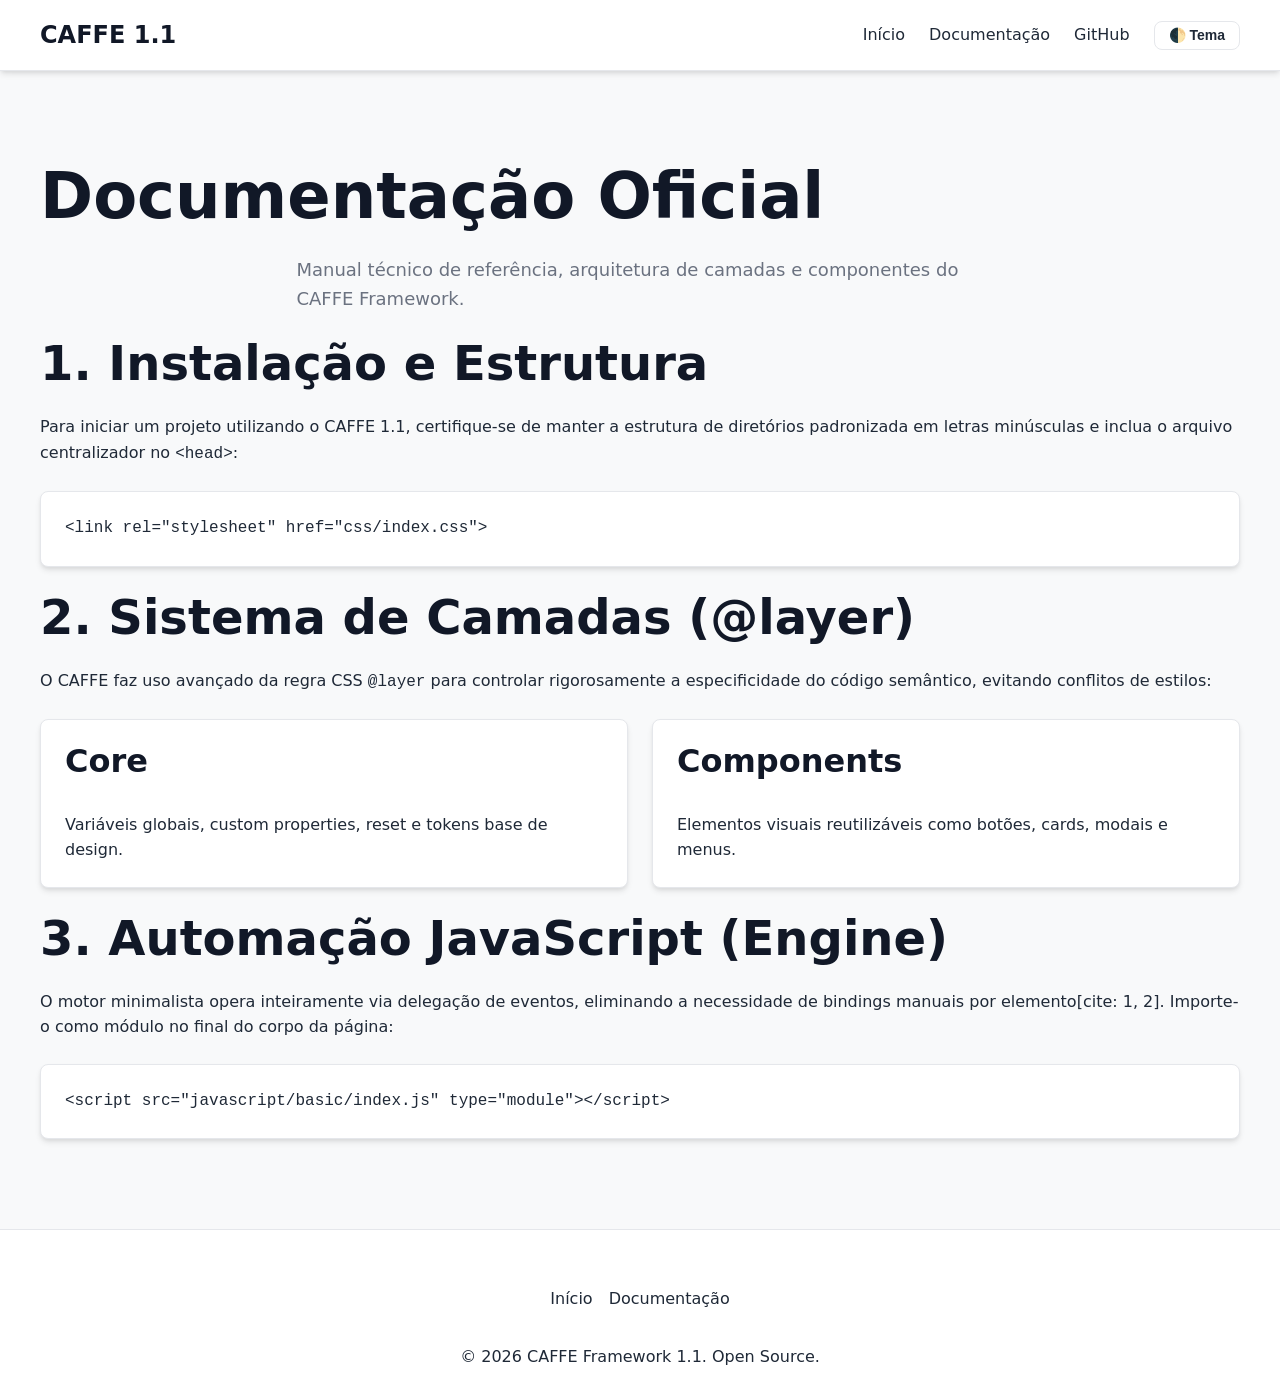
==== docs.html @ c4c7239d "feat: release CAFFE v1.1 framework with index, docs, and js/arquivos" ====
<!DOCTYPE html>
<html lang="pt-BR" data-theme="light">
<head>
    <meta charset="UTF-8">
    <meta name="viewport" content="width=device-width, initial-scale=1.0">
    <title>CAFFE 1.1 - Documentação Oficial</title>
    <link rel="stylesheet" href="css/index.css">
</head>
<body>

    <header class="main-header">
        <div class="section-container nav-wrapper">
            <a href="index.html" class="u-weight-bold brand-logo">CAFFE 1.1</a>
            
            <button class="nav-toggle-btn" data-toggle="#mobile-menu" aria-expanded="false" aria-label="Abrir menu">
                ☰
            </button>

            <nav>
                <ul id="mobile-menu" class="nav-menu">
                    <li><a href="index.html" class="nav-link">Início</a></li>
                    <li><a href="docs.html" class="nav-link is-active">Documentação</a></li>
                    <li><a href="https://github.com/RedGuardiann" class="nav-link" target="_blank">GitHub</a></li>
                    <li>
                       <button data-theme-toggle class="btn btn-outline btn-sm">
                            🌓 Tema
                        </button>
                    </li>
                </ul>
            </nav>
        </div>
    </header>

    <main class="section-main">
        <div class="section-container u-stack">
            <h1>Documentação Oficial</h1>
            <p class="lead-text">
                Manual técnico de referência, arquitetura de camadas e componentes do CAFFE Framework.
            </p>

           <div class="u-stack">
                <h2>1. Instalação e Estrutura</h2>
                <p>Para iniciar um projeto utilizando o CAFFE 1.1, certifique-se de manter a estrutura de diretórios padronizada em letras minúsculas e inclua o arquivo centralizador no <code>&lt;head&gt;</code>:</p>
                <div class="card">
                    <div class="card__body">
                        <code>&lt;link rel="stylesheet" href="css/index.css"&gt;</code>
                    </div>
                </div>
            </div>

            <div class="u-stack">
                <h2>2. Sistema de Camadas (@layer)</h2>
                <p>O CAFFE faz uso avançado da regra CSS <code>@layer</code> para controlar rigorosamente a especificidade do código semântico, evitando conflitos de estilos:</p>
                <div class="demo-grid">
                    <article class="card">
                        <div class="card__body u-stack">
                            <h3>Core</h3>
                            <p>Variáveis globais, custom properties, reset e tokens base de design.</p>
                        </div>
                    </article>
                    <article class="card">
                        <div class="card__body u-stack">
                            <h3>Components</h3>
                            <p>Elementos visuais reutilizáveis como botões, cards, modais e menus.</p>
                        </div>
                    </article>
                </div>
            </div>

            <div class="u-stack">
                <h2>3. Automação JavaScript (Engine)</h2>
                <p>O motor minimalista opera inteiramente via delegação de eventos, eliminando a necessidade de bindings manuais por elemento[cite: 1, 2]. Importe-o como módulo no final do corpo da página:</p>
                <div class="card">
                    <div class="card__body">
                        <code>&lt;script src="javascript/basic/index.js" type="module"&gt;&lt;/script&gt;</code>
                    </div>
                </div>
            </div>
        </div>
    </main>

    <footer class="main-footer u-text-center">
        <div class="section-container u-stack" style="gap: var(--sp-sm);">
            <div class="action-group">
                <a href="index.html" class="nav-link">Início</a>
                <a href="docs.html" class="nav-link">Documentação</a>
            </div>
            <p>&copy; 2026 CAFFE Framework 1.1. Open Source.</p>
        </div>
    </footer>

    <script src="js/basic/index.js" type="module"></script>
</body>
</html>
---- css/index.css ----
@import 'basic/core.css';
@import 'basic/ui.css';
@import 'components/estilo-global.css';
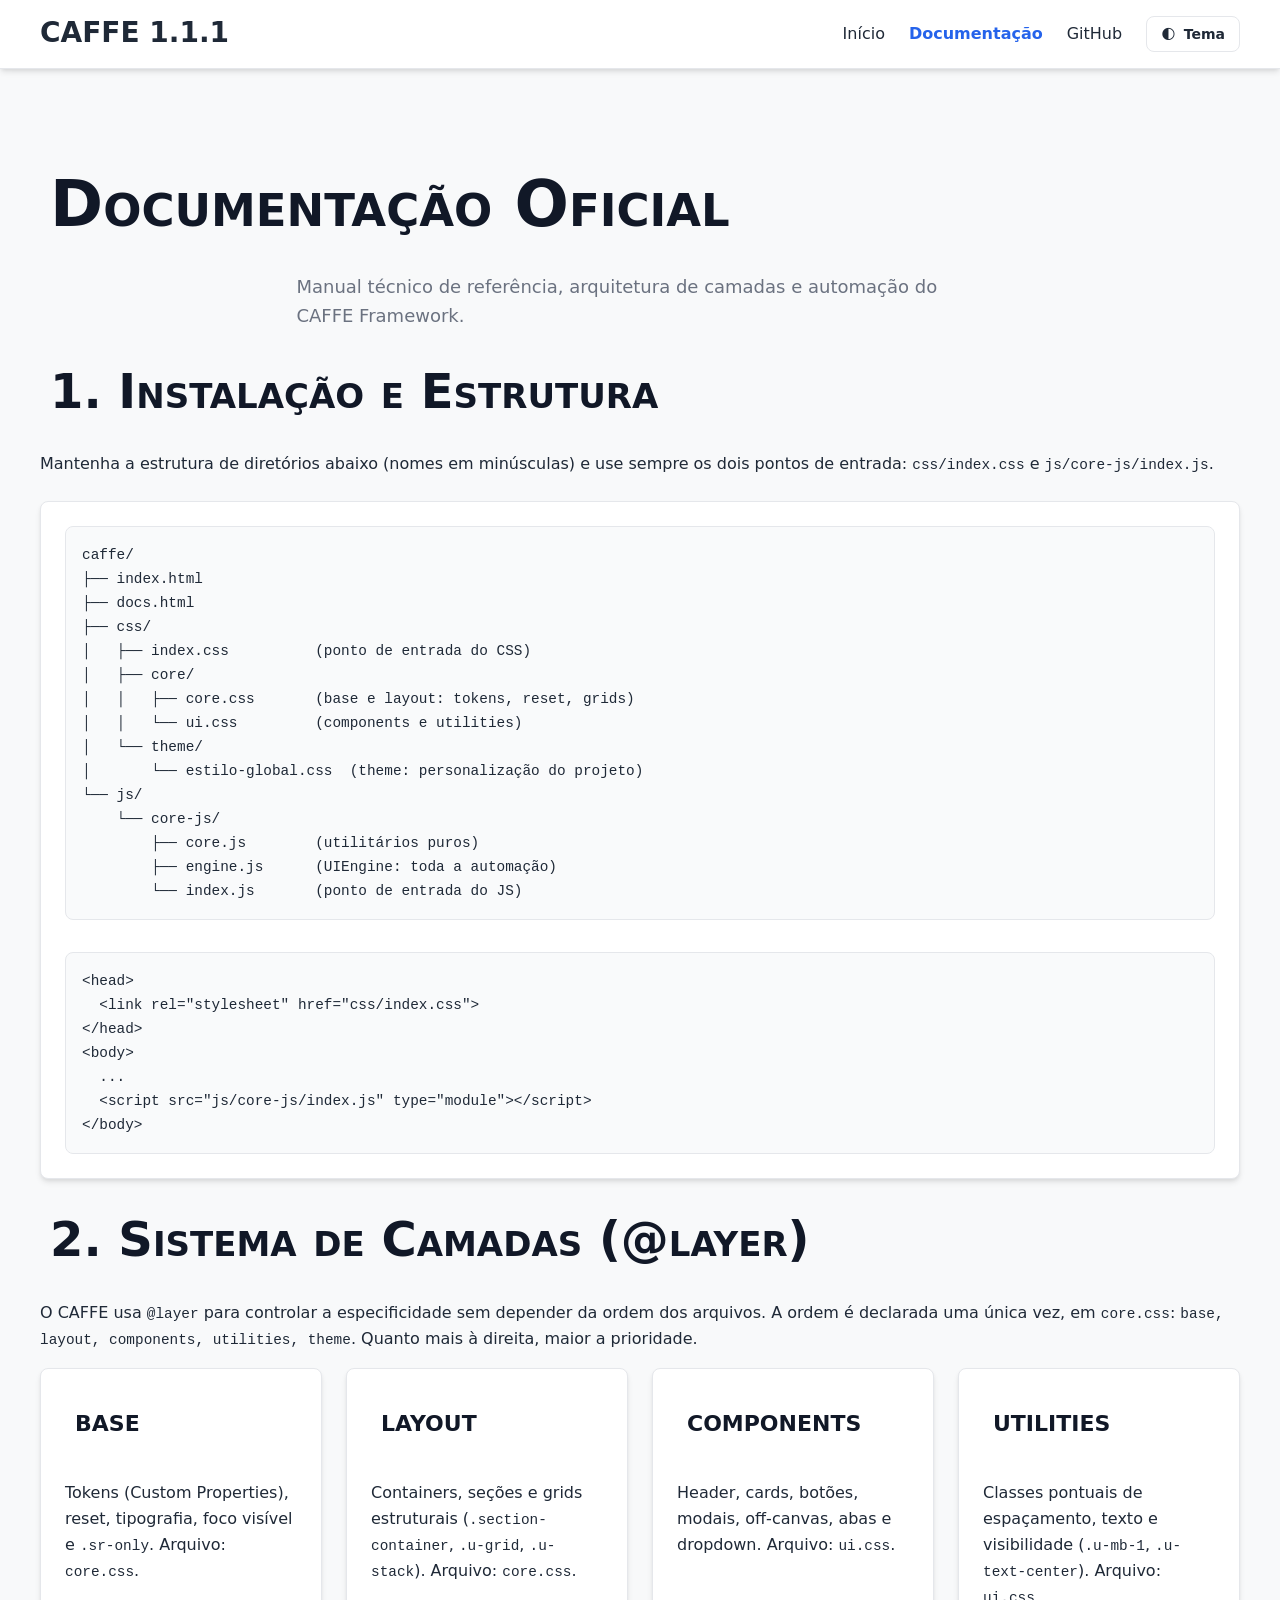
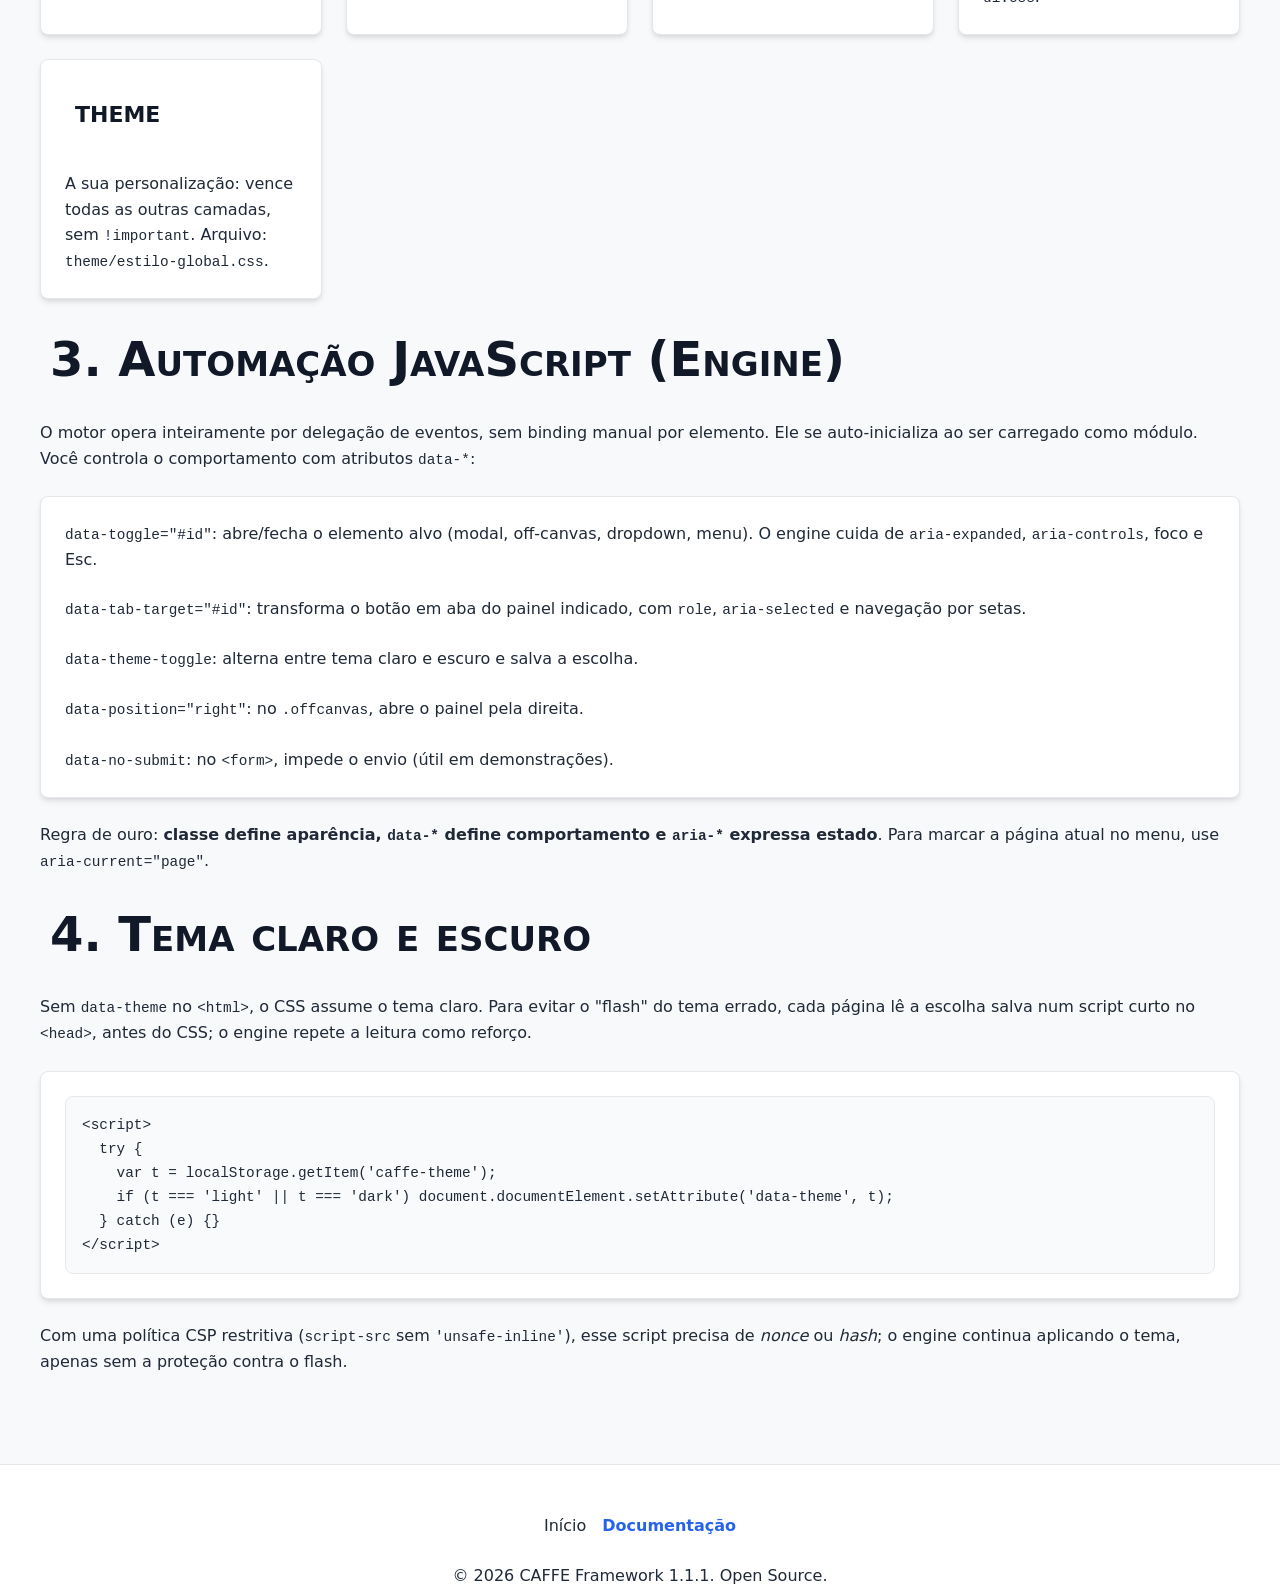
==== commit 2086191f: ""ajustes do novo diretório"" ====
--- a/docs.html
+++ b/docs.html
@@ -1,29 +1,45 @@
 <!DOCTYPE html>
-<html lang="pt-BR" data-theme="light">
+<html lang="pt-BR">
 <head>
     <meta charset="UTF-8">
     <meta name="viewport" content="width=device-width, initial-scale=1.0">
-    <title>CAFFE 1.1 - Documentação Oficial</title>
+    <title>CAFFE 1.1.1 - Documentação Oficial</title>
+
+    <!-- Tema: lê a escolha salva ANTES do CSS, evitando o flash do tema errado. -->
+    <script>
+        try {
+            var t = localStorage.getItem('caffe-theme');
+            if (t === 'light' || t === 'dark') document.documentElement.setAttribute('data-theme', t);
+        } catch (e) { /* storage indisponível: segue com o padrão */ }
+    </script>
     <link rel="stylesheet" href="css/index.css">
 </head>
 <body>
 
+    <a class="skip-link" href="#conteudo">Pular para o conteúdo</a>
+
     <header class="main-header">
         <div class="section-container nav-wrapper">
-            <a href="index.html" class="u-weight-bold brand-logo">CAFFE 1.1</a>
-            
-            <button class="nav-toggle-btn" data-toggle="#mobile-menu" aria-expanded="false" aria-label="Abrir menu">
-                ☰
+            <a href="index.html" class="header-brand">
+                <span class="brand-title">CAFFE 1.1.1</span>
+            </a>
+
+            <button class="nav-toggle-btn" data-toggle="#mobile-menu" aria-label="Menu">
+                <span aria-hidden="true">☰</span>
             </button>
 
-            <nav>
+            <nav aria-label="Principal">
                 <ul id="mobile-menu" class="nav-menu">
                     <li><a href="index.html" class="nav-link">Início</a></li>
-                    <li><a href="docs.html" class="nav-link is-active">Documentação</a></li>
-                    <li><a href="https://github.com/RedGuardiann" class="nav-link" target="_blank">GitHub</a></li>
+                    <li><a href="docs.html" class="nav-link" aria-current="page">Documentação</a></li>
                     <li>
-                       <button data-theme-toggle class="btn btn-outline btn-sm">
-                            🌓 Tema
+                        <a href="https://github.com/JoseBossle/caffe" class="nav-link" target="_blank" rel="noopener noreferrer">
+                            GitHub <span class="sr-only">(abre em nova aba)</span>
+                        </a>
+                    </li>
+                    <li>
+                        <button data-theme-toggle class="btn btn-outline btn-sm">
+                            <span aria-hidden="true">🌓</span> Tema
                         </button>
                     </li>
                 </ul>
@@ -31,64 +47,128 @@
         </div>
     </header>
 
-    <main class="section-main">
+    <main id="conteudo" class="section-main">
         <div class="section-container u-stack">
             <h1>Documentação Oficial</h1>
             <p class="lead-text">
-                Manual técnico de referência, arquitetura de camadas e componentes do CAFFE Framework.
+                Manual técnico de referência, arquitetura de camadas e automação do CAFFE Framework.
             </p>
 
-           <div class="u-stack">
-                <h2>1. Instalação e Estrutura</h2>
-                <p>Para iniciar um projeto utilizando o CAFFE 1.1, certifique-se de manter a estrutura de diretórios padronizada em letras minúsculas e inclua o arquivo centralizador no <code>&lt;head&gt;</code>:</p>
+            <section class="u-stack" aria-labelledby="doc-instalacao">
+                <h2 id="doc-instalacao">1. Instalação e Estrutura</h2>
+                <p>Mantenha a estrutura de diretórios abaixo (nomes em minúsculas) e use sempre os dois pontos de entrada: <code>css/index.css</code> e <code>js/core-js/index.js</code>.</p>
+                <div class="card">
+                    <div class="card__body u-stack">
+<pre><code>caffe/
+├── index.html
+├── docs.html
+├── css/
+│   ├── index.css          (ponto de entrada do CSS)
+│   ├── core/
+│   │   ├── core.css       (base e layout: tokens, reset, grids)
+│   │   └── ui.css         (components e utilities)
+│   └── theme/
+│       └── estilo-global.css  (theme: personalização do projeto)
+└── js/
+    └── core-js/
+        ├── core.js        (utilitários puros)
+        ├── engine.js      (UIEngine: toda a automação)
+        └── index.js       (ponto de entrada do JS)</code></pre>
+<pre><code>&lt;head&gt;
+  &lt;link rel="stylesheet" href="css/index.css"&gt;
+&lt;/head&gt;
+&lt;body&gt;
+  ...
+  &lt;script src="js/core-js/index.js" type="module"&gt;&lt;/script&gt;
+&lt;/body&gt;</code></pre>
+                    </div>
+                </div>
+            </section>
+
+            <section class="u-stack" aria-labelledby="doc-camadas">
+                <h2 id="doc-camadas">2. Sistema de Camadas (@layer)</h2>
+                <p>O CAFFE usa <code>@layer</code> para controlar a especificidade sem depender da ordem dos arquivos. A ordem é declarada uma única vez, em <code>core.css</code>: <code>base, layout, components, utilities, theme</code>. Quanto mais à direita, maior a prioridade.</p>
+                <ul class="demo-grid u-list-none">
+                    <li class="card">
+                        <div class="card__body u-stack">
+                            <h3>base</h3>
+                            <p>Tokens (Custom Properties), reset, tipografia, foco visível e <code>.sr-only</code>. Arquivo: <code>core.css</code>.</p>
+                        </div>
+                    </li>
+                    <li class="card">
+                        <div class="card__body u-stack">
+                            <h3>layout</h3>
+                            <p>Containers, seções e grids estruturais (<code>.section-container</code>, <code>.u-grid</code>, <code>.u-stack</code>). Arquivo: <code>core.css</code>.</p>
+                        </div>
+                    </li>
+                    <li class="card">
+                        <div class="card__body u-stack">
+                            <h3>components</h3>
+                            <p>Header, cards, botões, modais, off-canvas, abas e dropdown. Arquivo: <code>ui.css</code>.</p>
+                        </div>
+                    </li>
+                    <li class="card">
+                        <div class="card__body u-stack">
+                            <h3>utilities</h3>
+                            <p>Classes pontuais de espaçamento, texto e visibilidade (<code>.u-mb-1</code>, <code>.u-text-center</code>). Arquivo: <code>ui.css</code>.</p>
+                        </div>
+                    </li>
+                    <li class="card">
+                        <div class="card__body u-stack">
+                            <h3>theme</h3>
+                            <p>A sua personalização: vence todas as outras camadas, sem <code>!important</code>. Arquivo: <code>theme/estilo-global.css</code>.</p>
+                        </div>
+                    </li>
+                </ul>
+            </section>
+
+            <section class="u-stack" aria-labelledby="doc-engine">
+                <h2 id="doc-engine">3. Automação JavaScript (Engine)</h2>
+                <p>O motor opera inteiramente por delegação de eventos, sem binding manual por elemento. Ele se auto-inicializa ao ser carregado como módulo. Você controla o comportamento com atributos <code>data-*</code>:</p>
+                <div class="card">
+                    <div class="card__body u-stack">
+                        <ul class="u-stack u-list-none">
+                            <li><code>data-toggle="#id"</code>: abre/fecha o elemento alvo (modal, off-canvas, dropdown, menu). O engine cuida de <code>aria-expanded</code>, <code>aria-controls</code>, foco e Esc.</li>
+                            <li><code>data-tab-target="#id"</code>: transforma o botão em aba do painel indicado, com <code>role</code>, <code>aria-selected</code> e navegação por setas.</li>
+                            <li><code>data-theme-toggle</code>: alterna entre tema claro e escuro e salva a escolha.</li>
+                            <li><code>data-position="right"</code>: no <code>.offcanvas</code>, abre o painel pela direita.</li>
+                            <li><code>data-no-submit</code>: no <code>&lt;form&gt;</code>, impede o envio (útil em demonstrações).</li>
+                        </ul>
+                    </div>
+                </div>
+                <p>Regra de ouro: <strong>classe define aparência, <code>data-*</code> define comportamento e <code>aria-*</code> expressa estado</strong>. Para marcar a página atual no menu, use <code>aria-current="page"</code>.</p>
+            </section>
+
+            <section class="u-stack" aria-labelledby="doc-tema">
+                <h2 id="doc-tema">4. Tema claro e escuro</h2>
+                <p>Sem <code>data-theme</code> no <code>&lt;html&gt;</code>, o CSS assume o tema claro. Para evitar o "flash" do tema errado, cada página lê a escolha salva num script curto no <code>&lt;head&gt;</code>, antes do CSS; o engine repete a leitura como reforço.</p>
                 <div class="card">
                     <div class="card__body">
-                        <code>&lt;link rel="stylesheet" href="css/index.css"&gt;</code>
+<pre><code>&lt;script&gt;
+  try {
+    var t = localStorage.getItem('caffe-theme');
+    if (t === 'light' || t === 'dark') document.documentElement.setAttribute('data-theme', t);
+  } catch (e) {}
+&lt;/script&gt;</code></pre>
                     </div>
                 </div>
-            </div>
-
-            <div class="u-stack">
-                <h2>2. Sistema de Camadas (@layer)</h2>
-                <p>O CAFFE faz uso avançado da regra CSS <code>@layer</code> para controlar rigorosamente a especificidade do código semântico, evitando conflitos de estilos:</p>
-                <div class="demo-grid">
-                    <article class="card">
-                        <div class="card__body u-stack">
-                            <h3>Core</h3>
-                            <p>Variáveis globais, custom properties, reset e tokens base de design.</p>
-                        </div>
-                    </article>
-                    <article class="card">
-                        <div class="card__body u-stack">
-                            <h3>Components</h3>
-                            <p>Elementos visuais reutilizáveis como botões, cards, modais e menus.</p>
-                        </div>
-                    </article>
-                </div>
-            </div>
-
-            <div class="u-stack">
-                <h2>3. Automação JavaScript (Engine)</h2>
-                <p>O motor minimalista opera inteiramente via delegação de eventos, eliminando a necessidade de bindings manuais por elemento[cite: 1, 2]. Importe-o como módulo no final do corpo da página:</p>
-                <div class="card">
-                    <div class="card__body">
-                        <code>&lt;script src="javascript/basic/index.js" type="module"&gt;&lt;/script&gt;</code>
-                    </div>
-                </div>
-            </div>
+                <p>Com uma política CSP restritiva (<code>script-src</code> sem <code>'unsafe-inline'</code>), esse script precisa de <em>nonce</em> ou <em>hash</em>; o engine continua aplicando o tema, apenas sem a proteção contra o flash.</p>
+            </section>
         </div>
     </main>
 
     <footer class="main-footer u-text-center">
-        <div class="section-container u-stack" style="gap: var(--sp-sm);">
-            <div class="action-group">
-                <a href="index.html" class="nav-link">Início</a>
-                <a href="docs.html" class="nav-link">Documentação</a>
-            </div>
-            <p>&copy; 2026 CAFFE Framework 1.1. Open Source.</p>
+        <div class="section-container u-stack">
+            <nav aria-label="Rodapé">
+                <ul class="action-group u-list-none">
+                    <li><a href="index.html" class="nav-link">Início</a></li>
+                    <li><a href="docs.html" class="nav-link" aria-current="page">Documentação</a></li>
+                </ul>
+            </nav>
+            <p>&copy; 2026 CAFFE Framework 1.1.1. Open Source.</p>
         </div>
     </footer>
 
-    <script src="js/basic/index.js" type="module"></script>
+    <script src="js/core-js/index.js" type="module"></script>
 </body>
-</html>+</html>
--- a/css/index.css
+++ b/css/index.css
@@ -1,3 +1,3 @@
-@import 'basic/core.css';
-@import 'basic/ui.css';
-@import 'components/estilo-global.css';+@import 'core/core.css';
+@import 'core/ui.css';
+@import 'theme/estilo-global.css';
